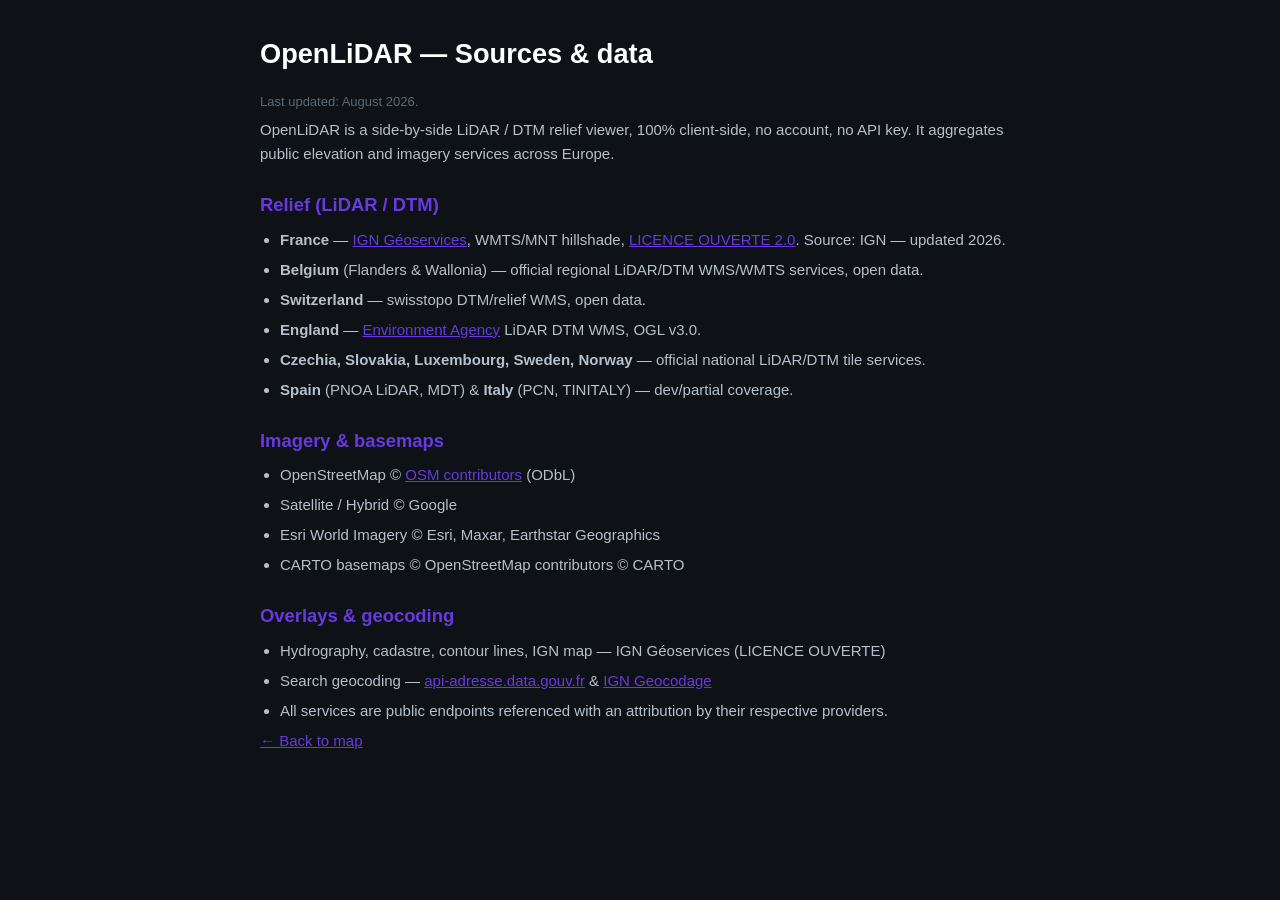
==== data.html @ ba000841 "feat(ui): English UI, OpenLondon-style toolbar (thin 24vb icons, curled-arrow reset, +Export PNG, +A" ====
<!DOCTYPE html>
<html lang="en">
<head>
  <meta charset="UTF-8">
  <meta name="viewport" content="width=device-width, initial-scale=1.0">
  <title>OpenLiDAR · Sources & data</title>
  <link rel="stylesheet" href="css/simple.css">
</head>
<body>
<main>
  <h1>OpenLiDAR — Sources & data</h1>
  <p class="meta">Last updated: August 2026.</p>
  <p>OpenLiDAR is a side-by-side LiDAR / DTM relief viewer, 100% client-side, no account, no API key. It aggregates public elevation and imagery services across Europe.</p>

  <h2>Relief (LiDAR / DTM)</h2>
  <ul>
    <li><strong>France</strong> — <a href="https://geoservices.ign.fr/" target="_blank" rel="noopener">IGN Géoservices</a>, WMTS/MNT hillshade, <a href="https://www.etalab.gouv.fr/licence-ouverte-open-licence/" target="_blank" rel="noopener">LICENCE OUVERTE 2.0</a>. Source: IGN — updated 2026.</li>
    <li><strong>Belgium</strong> (Flanders &amp; Wallonia) — official regional LiDAR/DTM WMS/WMTS services, open data.</li>
    <li><strong>Switzerland</strong> — swisstopo DTM/relief WMS, open data.</li>
    <li><strong>England</strong> — <a href="https://environment.data.gov.uk/" target="_blank" rel="noopener">Environment Agency</a> LiDAR DTM WMS, OGL v3.0.</li>
    <li><strong>Czechia, Slovakia, Luxembourg, Sweden, Norway</strong> — official national LiDAR/DTM tile services.</li>
    <li><strong>Spain</strong> (PNOA LiDAR, MDT) &amp; <strong>Italy</strong> (PCN, TINITALY) — dev/partial coverage.</li>
  </ul>

  <h2>Imagery &amp; basemaps</h2>
  <ul>
    <li>OpenStreetMap © <a href="https://www.openstreetmap.org/copyright" target="_blank" rel="noopener">OSM contributors</a> (ODbL)</li>
    <li>Satellite / Hybrid © Google</li>
    <li>Esri World Imagery © Esri, Maxar, Earthstar Geographics</li>
    <li>CARTO basemaps © OpenStreetMap contributors © CARTO</li>
  </ul>

  <h2>Overlays &amp; geocoding</h2>
  <ul>
    <li>Hydrography, cadastre, contour lines, IGN map — IGN Géoservices (LICENCE OUVERTE)</li>
    <li>Search geocoding — <a href="https://api-adresse.data.gouv.fr/" target="_blank" rel="noopener">api-adresse.data.gouv.fr</a> &amp; <a href="https://geoservices.ign.fr/geocodage" target="_blank" rel="noopener">IGN Geocodage</a></li>
    <li>All services are public endpoints referenced with an attribution by their respective providers.</li>
  </ul>

  <p><a href="index.html">← Back to map</a></p>
</main>
</body>
</html>
---- css/simple.css ----
* { margin: 0; padding: 0; box-sizing: border-box; }
body {
  font-family: 'Inter', -apple-system, "Segoe UI", sans-serif;
  background: #0e1116; color: #d0d7de;
  font-size: 15px; line-height: 1.6;
  padding: 32px 16px;
}
main { max-width: 760px; margin: 0 auto; }
h1 { font-size: 1.7rem; margin-bottom: 16px; color: #fff; }
h2 { font-size: 1.15rem; margin: 24px 0 8px; color: #663AE0; }
p, li { margin: 6px 0; color: #b6c0cc; }
ul { padding-left: 20px; }
code {
  background: #1c222c; border: 1px solid #2b3440;
  padding: 1px 6px; border-radius: 4px; font-size: 0.9em;
}
a { color: #663AE0; }
.badge {
  display: inline-block; background: #663AE0; color: #fff;
  font-size: 11px; font-weight: 600; padding: 2px 8px; border-radius: 10px;
}
.meta { color: #5b6773; font-size: 13px; }
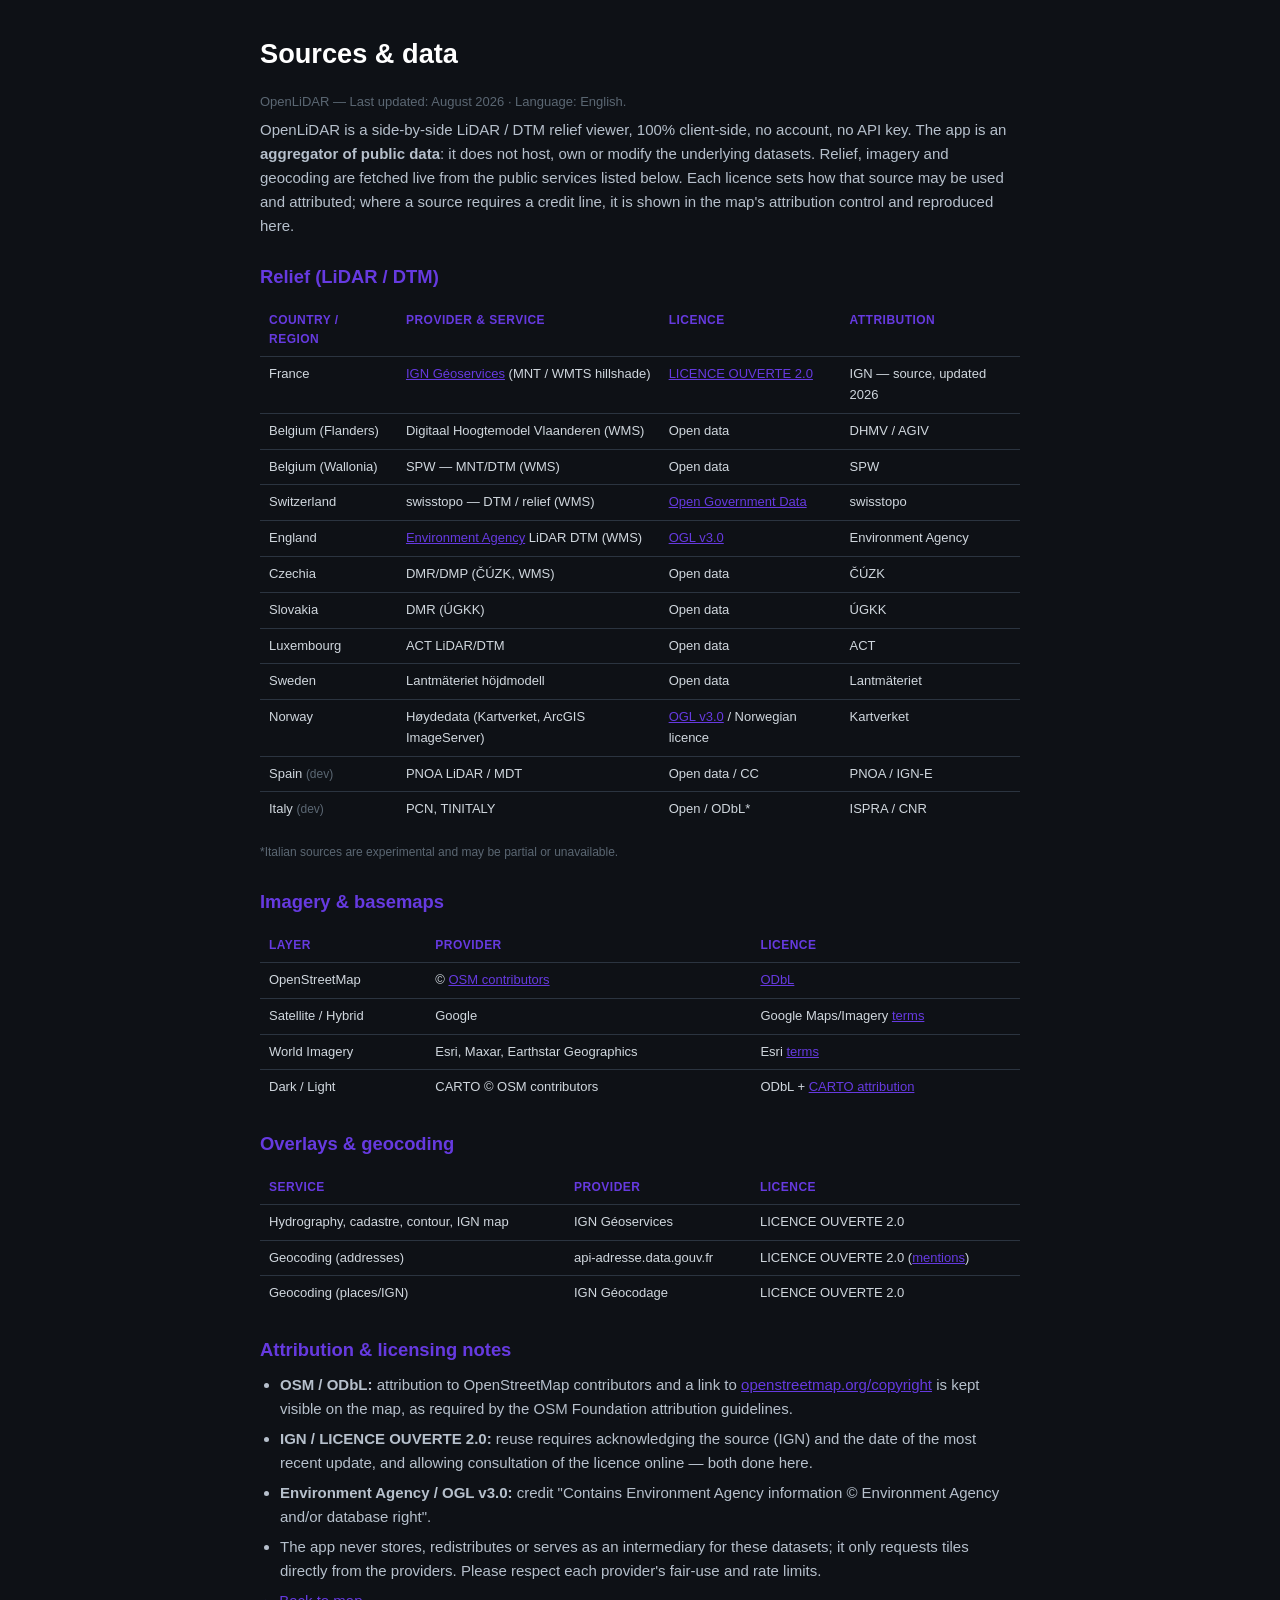
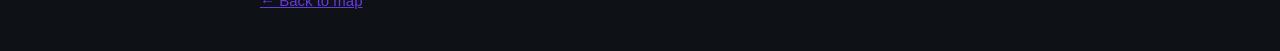
==== commit fec049a4: "docs: professionalize Sources & data and Privacy policy pages (GDPR-structured privacy, provider/lic" ====
--- a/data.html
+++ b/data.html
@@ -8,33 +8,52 @@
 </head>
 <body>
 <main>
-  <h1>OpenLiDAR — Sources & data</h1>
-  <p class="meta">Last updated: August 2026.</p>
-  <p>OpenLiDAR is a side-by-side LiDAR / DTM relief viewer, 100% client-side, no account, no API key. It aggregates public elevation and imagery services across Europe.</p>
+  <h1>Sources &amp; data</h1>
+  <p class="meta">OpenLiDAR — Last updated: August 2026 · Language: English.</p>
+
+  <p>OpenLiDAR is a side-by-side LiDAR / DTM relief viewer, 100% client-side, no account, no API key. The app is an <strong>aggregator of public data</strong>: it does not host, own or modify the underlying datasets. Relief, imagery and geocoding are fetched live from the public services listed below. Each licence sets how that source may be used and attributed; where a source requires a credit line, it is shown in the map's attribution control and reproduced here.</p>
 
   <h2>Relief (LiDAR / DTM)</h2>
-  <ul>
-    <li><strong>France</strong> — <a href="https://geoservices.ign.fr/" target="_blank" rel="noopener">IGN Géoservices</a>, WMTS/MNT hillshade, <a href="https://www.etalab.gouv.fr/licence-ouverte-open-licence/" target="_blank" rel="noopener">LICENCE OUVERTE 2.0</a>. Source: IGN — updated 2026.</li>
-    <li><strong>Belgium</strong> (Flanders &amp; Wallonia) — official regional LiDAR/DTM WMS/WMTS services, open data.</li>
-    <li><strong>Switzerland</strong> — swisstopo DTM/relief WMS, open data.</li>
-    <li><strong>England</strong> — <a href="https://environment.data.gov.uk/" target="_blank" rel="noopener">Environment Agency</a> LiDAR DTM WMS, OGL v3.0.</li>
-    <li><strong>Czechia, Slovakia, Luxembourg, Sweden, Norway</strong> — official national LiDAR/DTM tile services.</li>
-    <li><strong>Spain</strong> (PNOA LiDAR, MDT) &amp; <strong>Italy</strong> (PCN, TINITALY) — dev/partial coverage.</li>
-  </ul>
+  <table>
+    <tr><th>Country / Region</th><th>Provider &amp; service</th><th>Licence</th><th>Attribution</th></tr>
+    <tr><td>France</td><td><a href="https://geoservices.ign.fr/" target="_blank" rel="noopener">IGN Géoservices</a> (MNT / WMTS hillshade)</td><td><a href="https://www.etalab.gouv.fr/licence-ouverte-open-licence/" target="_blank" rel="noopener">LICENCE OUVERTE 2.0</a></td><td>IGN — source, updated 2026</td></tr>
+    <tr><td>Belgium (Flanders)</td><td>Digitaal Hoogtemodel Vlaanderen (WMS)</td><td>Open data</td><td>DHMV / AGIV</td></tr>
+    <tr><td>Belgium (Wallonia)</td><td>SPW — MNT/DTM (WMS)</td><td>Open data</td><td>SPW</td></tr>
+    <tr><td>Switzerland</td><td>swisstopo — DTM / relief (WMS)</td><td><a href="https://www.swisstopo.admin.ch/en/home/meta/conditions.html" target="_blank" rel="noopener">Open Government Data</a></td><td>swisstopo</td></tr>
+    <tr><td>England</td><td><a href="https://environment.data.gov.uk/" target="_blank" rel="noopener">Environment Agency</a> LiDAR DTM (WMS)</td><td><a href="https://www.nationalarchives.gov.uk/doc/open-government-licence/version/3/" target="_blank" rel="noopener">OGL v3.0</a></td><td>Environment Agency</td></tr>
+    <tr><td>Czechia</td><td>DMR/DMP (ČÚZK, WMS)</td><td>Open data</td><td>ČÚZK</td></tr>
+    <tr><td>Slovakia</td><td>DMR (ÚGKK)</td><td>Open data</td><td>ÚGKK</td></tr>
+    <tr><td>Luxembourg</td><td>ACT LiDAR/DTM</td><td>Open data</td><td>ACT</td></tr>
+    <tr><td>Sweden</td><td>Lantmäteriet höjdmodell</td><td>Open data</td><td>Lantmäteriet</td></tr>
+    <tr><td>Norway</td><td>Høydedata (Kartverket, ArcGIS ImageServer)</td><td><a href="https://www.nationalarchives.gov.uk/doc/open-government-licence/version/3/" target="_blank" rel="noopener">OGL v3.0</a> / Norwegian licence</td><td>Kartverket</td></tr>
+    <tr><td>Spain <small>(dev)</small></td><td>PNOA LiDAR / MDT</td><td>Open data / CC</td><td>PNOA / IGN-E</td></tr>
+    <tr><td>Italy <small>(dev)</small></td><td>PCN, TINITALY</td><td>Open / ODbL*</td><td>ISPRA / CNR</td></tr>
+  </table>
+  <p><small>*Italian sources are experimental and may be partial or unavailable.</small></p>
 
   <h2>Imagery &amp; basemaps</h2>
-  <ul>
-    <li>OpenStreetMap © <a href="https://www.openstreetmap.org/copyright" target="_blank" rel="noopener">OSM contributors</a> (ODbL)</li>
-    <li>Satellite / Hybrid © Google</li>
-    <li>Esri World Imagery © Esri, Maxar, Earthstar Geographics</li>
-    <li>CARTO basemaps © OpenStreetMap contributors © CARTO</li>
-  </ul>
+  <table>
+    <tr><th>Layer</th><th>Provider</th><th>Licence</th></tr>
+    <tr><td>OpenStreetMap</td><td>© <a href="https://www.openstreetmap.org/copyright" target="_blank" rel="noopener">OSM contributors</a></td><td><a href="https://opendatacommons.org/licenses/odbl/" target="_blank" rel="noopener">ODbL</a></td></tr>
+    <tr><td>Satellite / Hybrid</td><td>Google</td><td>Google Maps/Imagery <a href="https://www.google.com/permissions/geoguidelines/" target="_blank" rel="noopener">terms</a></td></tr>
+    <tr><td>World Imagery</td><td>Esri, Maxar, Earthstar Geographics</td><td>Esri <a href="https://www.esri.com/en-us/legal/terms" target="_blank" rel="noopener">terms</a></td></tr>
+    <tr><td>Dark / Light</td><td>CARTO © OSM contributors</td><td>ODbL + <a href="https://carto.com/attributions" target="_blank" rel="noopener">CARTO attribution</a></td></tr>
+  </table>
 
   <h2>Overlays &amp; geocoding</h2>
+  <table>
+    <tr><th>Service</th><th>Provider</th><th>Licence</th></tr>
+    <tr><td>Hydrography, cadastre, contour, IGN map</td><td>IGN Géoservices</td><td>LICENCE OUVERTE 2.0</td></tr>
+    <tr><td>Geocoding (addresses)</td><td>api-adresse.data.gouv.fr</td><td>LICENCE OUVERTE 2.0 (<a href="https://adresse.data.gouv.fr/mentions-legales" target="_blank" rel="noopener">mentions</a>)</td></tr>
+    <tr><td>Geocoding (places/IGN)</td><td>IGN Géocodage</td><td>LICENCE OUVERTE 2.0</td></tr>
+  </table>
+
+  <h2>Attribution &amp; licensing notes</h2>
   <ul>
-    <li>Hydrography, cadastre, contour lines, IGN map — IGN Géoservices (LICENCE OUVERTE)</li>
-    <li>Search geocoding — <a href="https://api-adresse.data.gouv.fr/" target="_blank" rel="noopener">api-adresse.data.gouv.fr</a> &amp; <a href="https://geoservices.ign.fr/geocodage" target="_blank" rel="noopener">IGN Geocodage</a></li>
-    <li>All services are public endpoints referenced with an attribution by their respective providers.</li>
+    <li><strong>OSM / ODbL:</strong> attribution to OpenStreetMap contributors and a link to <a href="https://www.openstreetmap.org/copyright" target="_blank" rel="noopener">openstreetmap.org/copyright</a> is kept visible on the map, as required by the OSM Foundation attribution guidelines.</li>
+    <li><strong>IGN / LICENCE OUVERTE 2.0:</strong> reuse requires acknowledging the source (IGN) and the date of the most recent update, and allowing consultation of the licence online — both done here.</li>
+    <li><strong>Environment Agency / OGL v3.0:</strong> credit "Contains Environment Agency information © Environment Agency and/or database right".</li>
+    <li>The app never stores, redistributes or serves as an intermediary for these datasets; it only requests tiles directly from the providers. Please respect each provider's fair-use and rate limits.</li>
   </ul>
 
   <p><a href="index.html">← Back to map</a></p>
--- a/css/simple.css
+++ b/css/simple.css
@@ -20,3 +20,10 @@
   font-size: 11px; font-weight: 600; padding: 2px 8px; border-radius: 10px;
 }
 .meta { color: #5b6773; font-size: 13px; }
+h3 { font-size: 1.02rem; margin: 20px 0 6px; color: #fff; }
+table { width: 100%; border-collapse: collapse; margin: 12px 0; font-size: 13px; }
+th, td { text-align: left; padding: 7px 9px; border-bottom: 1px solid #2b3440; vertical-align: top; }
+th { color: #663AE0; font-size: 12px; text-transform: uppercase; letter-spacing: .04em; }
+tr:last-child td { border-bottom: none; }
+small { color: #5b6773; font-size: 12px; }
+.contact { background: #161b22; border: 1px solid #2b3440; border-radius: 8px; padding: 10px 14px; margin-top: 16px; }
